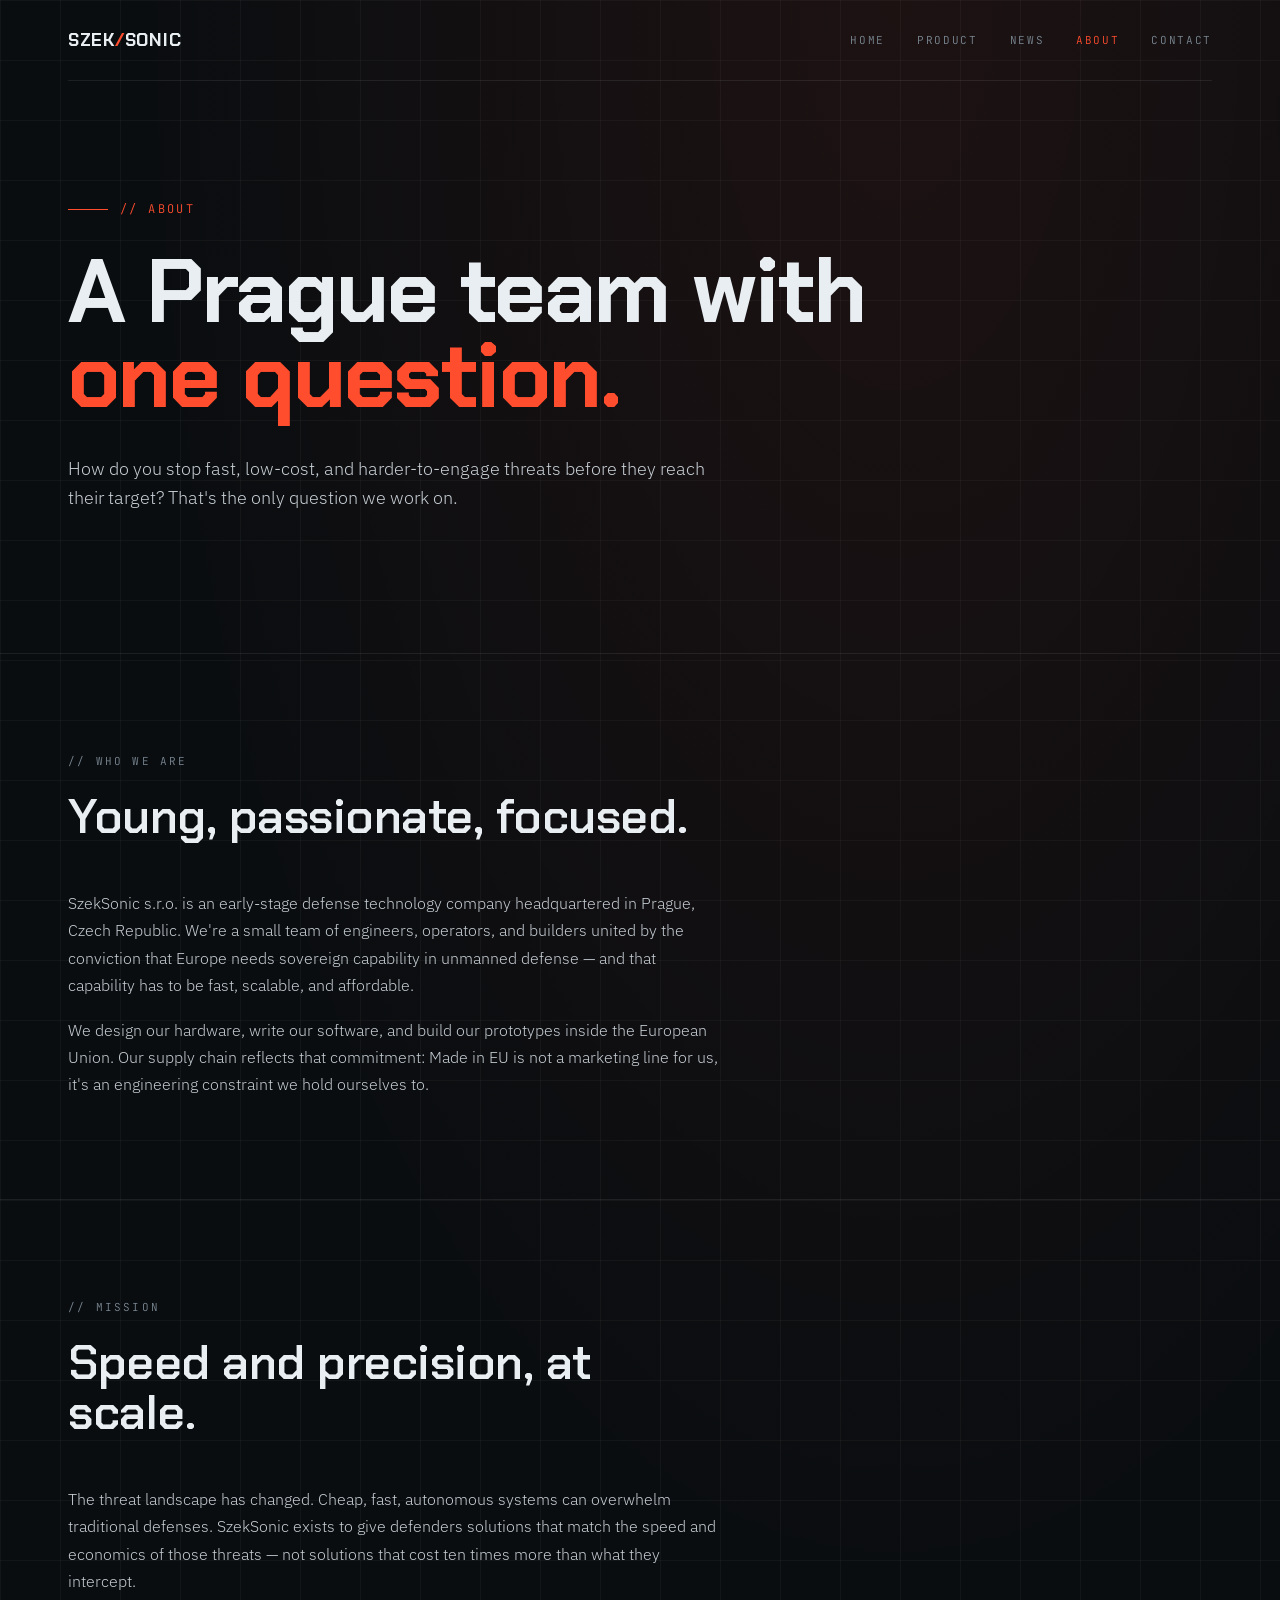
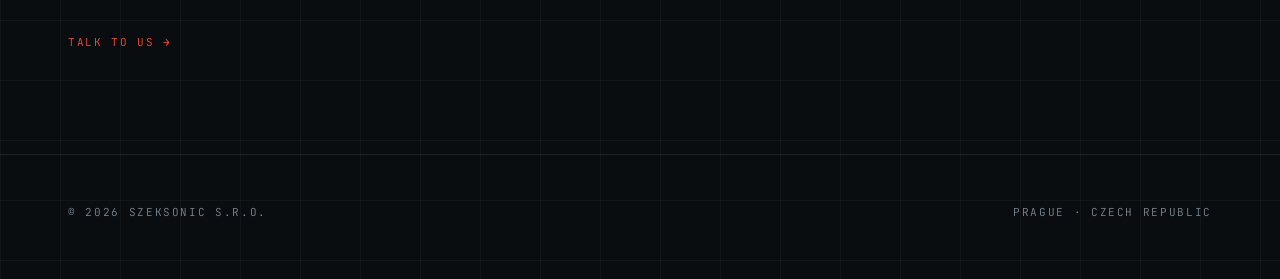
==== about.html @ b2e7ba6b "Add files via upload" ====
<!doctype html>
<html lang="en">
<head>
<meta charset="utf-8">
<meta name="viewport" content="width=device-width,initial-scale=1">
<title>About — SzekSonic</title>
<meta name="description" content="SzekSonic s.r.o. — a young defense-tech team from Prague building the next generation of unmanned counter-threat systems.">
<link rel="preconnect" href="https://fonts.googleapis.com">
<link rel="preconnect" href="https://fonts.gstatic.com" crossorigin>
<link href="https://fonts.googleapis.com/css2?family=Chakra+Petch:wght@400;600;700&family=IBM+Plex+Sans:wght@300;400;500&family=JetBrains+Mono:wght@400;500&display=swap" rel="stylesheet">
<link rel="stylesheet" href="style.css">
</head>
<body>

<div class="wrap">
  <nav>
    <a href="index.html" class="brand">SZEK<span>/</span>SONIC</a>
    <div class="menu">
      <a href="index.html">Home</a>
      <a href="product.html">Product</a>
      <a href="news.html">News</a>
      <a href="about.html" class="active">About</a>
      <a href="contact.html">Contact</a>
    </div>
  </nav>

  <header class="hero">
    <div class="kicker reveal">// About</div>
    <h1 class="reveal d1">A Prague team with <em>one question.</em></h1>
    <p class="lede reveal d2">How do you stop fast, low-cost, and harder-to-engage threats before they reach their target? That's the only question we work on.</p>
  </header>
</div>

<section>
  <div class="wrap">
    <div class="eyebrow">// Who we are</div>
    <h2>Young, passionate, focused.</h2>
    <p>SzekSonic s.r.o. is an early-stage defense technology company headquartered in Prague, Czech Republic. We're a small team of engineers, operators, and builders united by the conviction that Europe needs sovereign capability in unmanned defense — and that capability has to be fast, scalable, and affordable.</p>
    <p>We design our hardware, write our software, and build our prototypes inside the European Union. Our supply chain reflects that commitment: Made in EU is not a marketing line for us, it's an engineering constraint we hold ourselves to.</p>
  </div>
</section>

<section>
  <div class="wrap">
    <div class="eyebrow">// Mission</div>
    <h2>Speed and precision, at scale.</h2>
    <p>The threat landscape has changed. Cheap, fast, autonomous systems can overwhelm traditional defenses. SzekSonic exists to give defenders solutions that match the speed and economics of those threats — not solutions that cost ten times more than what they intercept.</p>
    <p style="margin-top:32px"><a href="contact.html" style="font-family:'JetBrains Mono',monospace;font-size:11px;color:var(--accent);text-transform:uppercase;letter-spacing:.15em">Talk to us →</a></p>
  </div>
</section>

<footer>
  <div class="wrap row">
    <div>© <span id="y"></span> SzekSonic s.r.o.</div>
    <div>Prague · Czech Republic</div>
  </div>
</footer>
<script>document.getElementById('y').textContent=new Date().getFullYear();</script>
</body>
</html>
---- style.css ----
:root{
  --bg:#0a0d10; --bg-2:#11161b; --ink:#e8eef2; --muted:#7a8893;
  --accent:#ff4d2e; --line:rgba(255,255,255,.08); --grid:rgba(255,255,255,.035);
}
*{box-sizing:border-box;margin:0;padding:0}
html,body{background:var(--bg);color:var(--ink);font-family:'IBM Plex Sans',sans-serif;font-weight:300;-webkit-font-smoothing:antialiased;overflow-x:hidden}
body{
  background-image:
    linear-gradient(var(--grid) 1px,transparent 1px),
    linear-gradient(90deg,var(--grid) 1px,transparent 1px),
    radial-gradient(ellipse at 70% 0%,rgba(255,77,46,.08),transparent 60%);
  background-size:60px 60px,60px 60px,100% 100%;
}
a{color:inherit;text-decoration:none}
.wrap{max-width:1200px;margin:0 auto;padding:0 28px}

/* nav */
nav{display:flex;justify-content:space-between;align-items:center;padding:28px 0;border-bottom:1px solid var(--line);flex-wrap:wrap;gap:16px}
.brand{font-family:'Chakra Petch',sans-serif;font-weight:700;letter-spacing:.04em;font-size:18px}
.brand span{color:var(--accent)}
.menu{display:flex;gap:32px;font-family:'JetBrains Mono',monospace;font-size:11px;text-transform:uppercase;letter-spacing:.15em;color:var(--muted)}
.menu a{transition:color .2s}
.menu a:hover,.menu a.active{color:var(--accent)}

/* text hero (about/news) */
header.hero{padding:120px 0 140px;position:relative}
.kicker{font-family:'JetBrains Mono',monospace;font-size:12px;color:var(--accent);text-transform:uppercase;letter-spacing:.2em;margin-bottom:32px;display:flex;align-items:center;gap:12px}
.kicker::before{content:"";width:40px;height:1px;background:var(--accent)}
h1{font-family:'Chakra Petch',sans-serif;font-weight:700;font-size:clamp(40px,7vw,92px);line-height:.95;letter-spacing:-.02em;max-width:14ch}
h1 em{font-style:normal;color:var(--accent)}
.lede{margin-top:36px;max-width:58ch;font-size:18px;line-height:1.6;color:#c5cdd3}

/* image hero */
.hero-image{position:relative;height:92vh;min-height:560px;width:100%;overflow:hidden;border-bottom:1px solid var(--line)}
.hero-image .bg{position:absolute;inset:0;background-size:cover;background-position:center;filter:contrast(1.05) brightness(.95)}
.hero-image::after{content:"";position:absolute;inset:0;background:linear-gradient(180deg,rgba(10,13,16,.55) 0%,rgba(10,13,16,.15) 35%,rgba(10,13,16,.9) 100%),linear-gradient(90deg,rgba(10,13,16,.55) 0%,rgba(10,13,16,0) 55%);pointer-events:none}
.hero-image .content{position:relative;z-index:2;height:100%;display:flex;flex-direction:column;justify-content:flex-end;padding-bottom:90px}
.hero-image .content .wrap{width:100%}
.hero-image h1{color:#fff;text-shadow:0 2px 30px rgba(0,0,0,.35)}
.hero-image .lede{color:#e8eef2}

/* sections */
section{padding:100px 0;border-top:1px solid var(--line)}
.eyebrow{font-family:'JetBrains Mono',monospace;font-size:11px;color:var(--muted);text-transform:uppercase;letter-spacing:.2em;margin-bottom:24px}
h2{font-family:'Chakra Petch',sans-serif;font-weight:600;font-size:clamp(28px,4vw,48px);letter-spacing:-.01em;max-width:20ch;margin-bottom:48px;line-height:1.05}
h3{font-family:'Chakra Petch',sans-serif;font-weight:600;font-size:22px;margin:24px 0 12px;letter-spacing:.01em}
p{font-size:16px;line-height:1.7;color:#c5cdd3;max-width:65ch}
p+p{margin-top:18px}

.grid3{display:grid;grid-template-columns:repeat(3,1fr);gap:1px;background:var(--line);border:1px solid var(--line)}
.cell{background:var(--bg);padding:40px 32px;min-height:240px;display:flex;flex-direction:column;justify-content:space-between}
.cell .num{font-family:'JetBrains Mono',monospace;font-size:11px;color:var(--accent)}
.cell p{font-size:14px;color:var(--muted)}
@media(max-width:780px){.grid3{grid-template-columns:1fr}}

/* === SCROLL SEQUENCE === */
.sequence{position:relative;height:600vh;border-top:1px solid var(--line);border-bottom:1px solid var(--line)}
.seq-stage{position:sticky;top:0;height:100vh;display:grid;grid-template-columns:1fr 1fr;align-items:center;overflow:hidden;background:var(--bg)}
.seq-stage::before{content:"";position:absolute;inset:0;background:radial-gradient(ellipse at 70% 50%,rgba(255,77,46,.06),transparent 60%);pointer-events:none}
.seq-frames{position:relative;height:100%;width:100%}
.seq-frames img{position:absolute;top:50%;left:50%;transform:translate(-50%,-50%);max-width:95%;max-height:80%;opacity:0;transition:opacity .35s ease;filter:drop-shadow(0 30px 60px rgba(0,0,0,.6))}
.seq-frames img.active{opacity:1}
.seq-text{position:relative;z-index:2;padding:0 60px;max-width:520px}
.seq-text .step{font-family:'JetBrains Mono',monospace;font-size:11px;color:var(--accent);text-transform:uppercase;letter-spacing:.2em;margin-bottom:20px;display:flex;align-items:center;gap:12px}
.seq-text .step::before{content:"";width:30px;height:1px;background:var(--accent)}
.seq-text h3{font-family:'Chakra Petch',sans-serif;font-weight:600;font-size:clamp(28px,3.5vw,42px);line-height:1.05;letter-spacing:-.01em;margin:0 0 20px;color:var(--ink);min-height:90px}
.seq-text p{font-size:15px;line-height:1.6;color:#c5cdd3;min-height:120px;margin:0;max-width:none}
.seq-progress{position:absolute;left:60px;bottom:40px;display:flex;gap:6px;z-index:3}
.seq-progress span{width:24px;height:2px;background:rgba(255,255,255,.15);transition:background .25s}
.seq-progress span.on{background:var(--accent)}
.seq-hint{position:absolute;right:40px;bottom:40px;font-family:'JetBrains Mono',monospace;font-size:10px;color:var(--muted);text-transform:uppercase;letter-spacing:.2em;z-index:3}
@media(max-width:780px){
  .sequence{height:auto}
  .seq-stage{position:relative;height:auto;grid-template-columns:1fr;padding:40px 0}
  .seq-frames{height:50vh;min-height:300px}
  .seq-text{padding:30px 28px 0;max-width:none}
  .seq-text h3,.seq-text p{min-height:0}
  .seq-progress,.seq-hint{position:relative;left:auto;right:auto;bottom:auto;margin:30px 28px 0}
}

/* news list */
.posts{border-top:1px solid var(--line)}
.post-row{display:grid;grid-template-columns:160px 1fr auto;gap:32px;align-items:baseline;padding:32px 0;border-bottom:1px solid var(--line);transition:padding-left .2s}
.post-row:hover{padding-left:12px}
.post-row .date{font-family:'JetBrains Mono',monospace;font-size:11px;color:var(--muted);text-transform:uppercase;letter-spacing:.15em}
.post-row .ttl{font-family:'Chakra Petch',sans-serif;font-weight:600;font-size:22px}
.post-row .arrow{color:var(--accent);font-family:'JetBrains Mono',monospace}
@media(max-width:780px){.post-row{grid-template-columns:1fr;gap:8px}.post-row .arrow{display:none}}

/* article */
article.post{padding:80px 0 120px;max-width:760px;margin:0 auto}
article.post .date{font-family:'JetBrains Mono',monospace;font-size:11px;color:var(--accent);text-transform:uppercase;letter-spacing:.2em;margin-bottom:24px}
article.post h1{font-size:clamp(32px,5vw,56px);max-width:none;margin-bottom:40px}
article.post p{margin-bottom:20px;font-size:17px}
.back{display:inline-block;margin-top:60px;font-family:'JetBrains Mono',monospace;font-size:11px;color:var(--muted);text-transform:uppercase;letter-spacing:.15em}
.back:hover{color:var(--accent)}

/* contact */
.contact{display:grid;grid-template-columns:1fr 1fr;gap:60px;align-items:start}
@media(max-width:780px){.contact{grid-template-columns:1fr}}
.email{display:block;font-family:'Chakra Petch',sans-serif;font-size:clamp(20px,2.4vw,28px);padding:20px 0;border-bottom:1px solid var(--line);transition:color .2s,padding-left .2s}
.email:hover{color:var(--accent);padding-left:12px}
.email small{display:block;font-family:'JetBrains Mono',monospace;font-size:10px;color:var(--muted);text-transform:uppercase;letter-spacing:.15em;margin-bottom:6px}

footer{padding:50px 0 60px;border-top:1px solid var(--line);font-family:'JetBrains Mono',monospace;font-size:11px;color:var(--muted);text-transform:uppercase;letter-spacing:.15em}
footer .row{display:flex;justify-content:space-between;flex-wrap:wrap;gap:16px}

/* reveal */
.reveal{opacity:0;transform:translateY(20px);animation:up .9s ease forwards}
.reveal.d1{animation-delay:.1s}.reveal.d2{animation-delay:.25s}.reveal.d3{animation-delay:.4s}
@keyframes up{to{opacity:1;transform:none}}
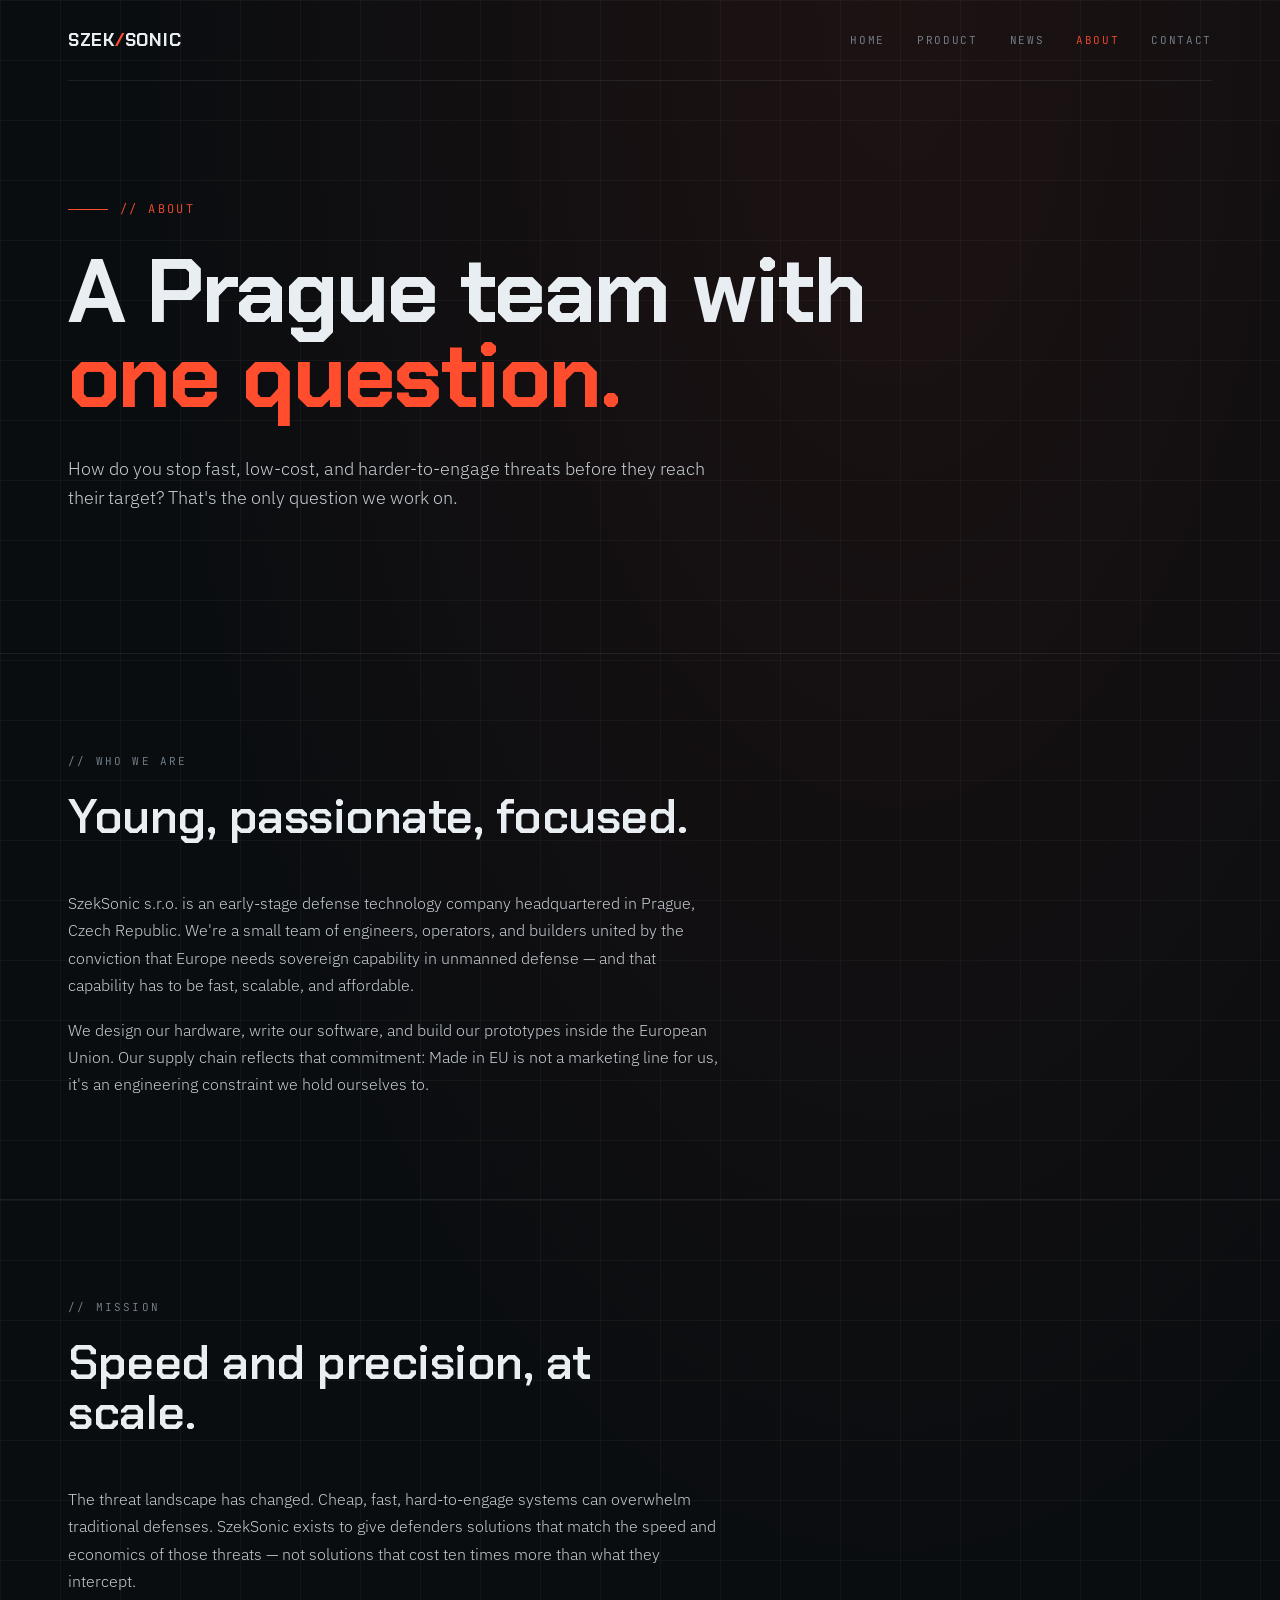
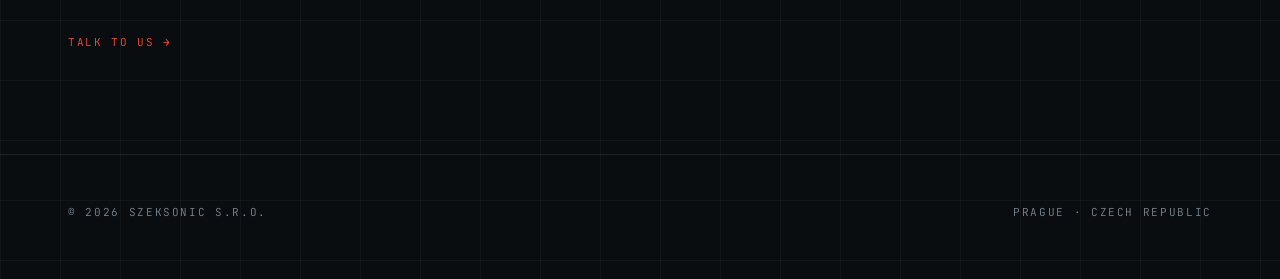
==== commit c5b770b0: "update - new graphics + no full pictures" ====
--- a/about.html
+++ b/about.html
@@ -8,6 +8,7 @@
 <link rel="preconnect" href="https://fonts.googleapis.com">
 <link rel="preconnect" href="https://fonts.gstatic.com" crossorigin>
 <link href="https://fonts.googleapis.com/css2?family=Chakra+Petch:wght@400;600;700&family=IBM+Plex+Sans:wght@300;400;500&family=JetBrains+Mono:wght@400;500&display=swap" rel="stylesheet">
+<link rel="icon" href="favicon.svg" type="image/svg+xml">
 <link rel="stylesheet" href="style.css">
 </head>
 <body>
@@ -44,7 +45,7 @@
   <div class="wrap">
     <div class="eyebrow">// Mission</div>
     <h2>Speed and precision, at scale.</h2>
-    <p>The threat landscape has changed. Cheap, fast, autonomous systems can overwhelm traditional defenses. SzekSonic exists to give defenders solutions that match the speed and economics of those threats — not solutions that cost ten times more than what they intercept.</p>
+    <p>The threat landscape has changed. Cheap, fast, hard-to-engage systems can overwhelm traditional defenses. SzekSonic exists to give defenders solutions that match the speed and economics of those threats — not solutions that cost ten times more than what they intercept.</p>
     <p style="margin-top:32px"><a href="contact.html" style="font-family:'JetBrains Mono',monospace;font-size:11px;color:var(--accent);text-transform:uppercase;letter-spacing:.15em">Talk to us →</a></p>
   </div>
 </section>
--- a/style.css
+++ b/style.css
@@ -31,10 +31,10 @@
 .lede{margin-top:36px;max-width:58ch;font-size:18px;line-height:1.6;color:#c5cdd3}
 
 /* image hero */
-.hero-image{position:relative;height:92vh;min-height:560px;width:100%;overflow:hidden;border-bottom:1px solid var(--line)}
+.hero-image{position:relative;height:68vh;min-height:500px;width:100%;overflow:hidden;border-bottom:1px solid var(--line)}
 .hero-image .bg{position:absolute;inset:0;background-size:cover;background-position:center;filter:contrast(1.05) brightness(.95)}
 .hero-image::after{content:"";position:absolute;inset:0;background:linear-gradient(180deg,rgba(10,13,16,.55) 0%,rgba(10,13,16,.15) 35%,rgba(10,13,16,.9) 100%),linear-gradient(90deg,rgba(10,13,16,.55) 0%,rgba(10,13,16,0) 55%);pointer-events:none}
-.hero-image .content{position:relative;z-index:2;height:100%;display:flex;flex-direction:column;justify-content:flex-end;padding-bottom:90px}
+.hero-image .content{position:relative;z-index:2;height:100%;display:flex;flex-direction:column;justify-content:space-between;padding-bottom:72px}
 .hero-image .content .wrap{width:100%}
 .hero-image h1{color:#fff;text-shadow:0 2px 30px rgba(0,0,0,.35)}
 .hero-image .lede{color:#e8eef2}
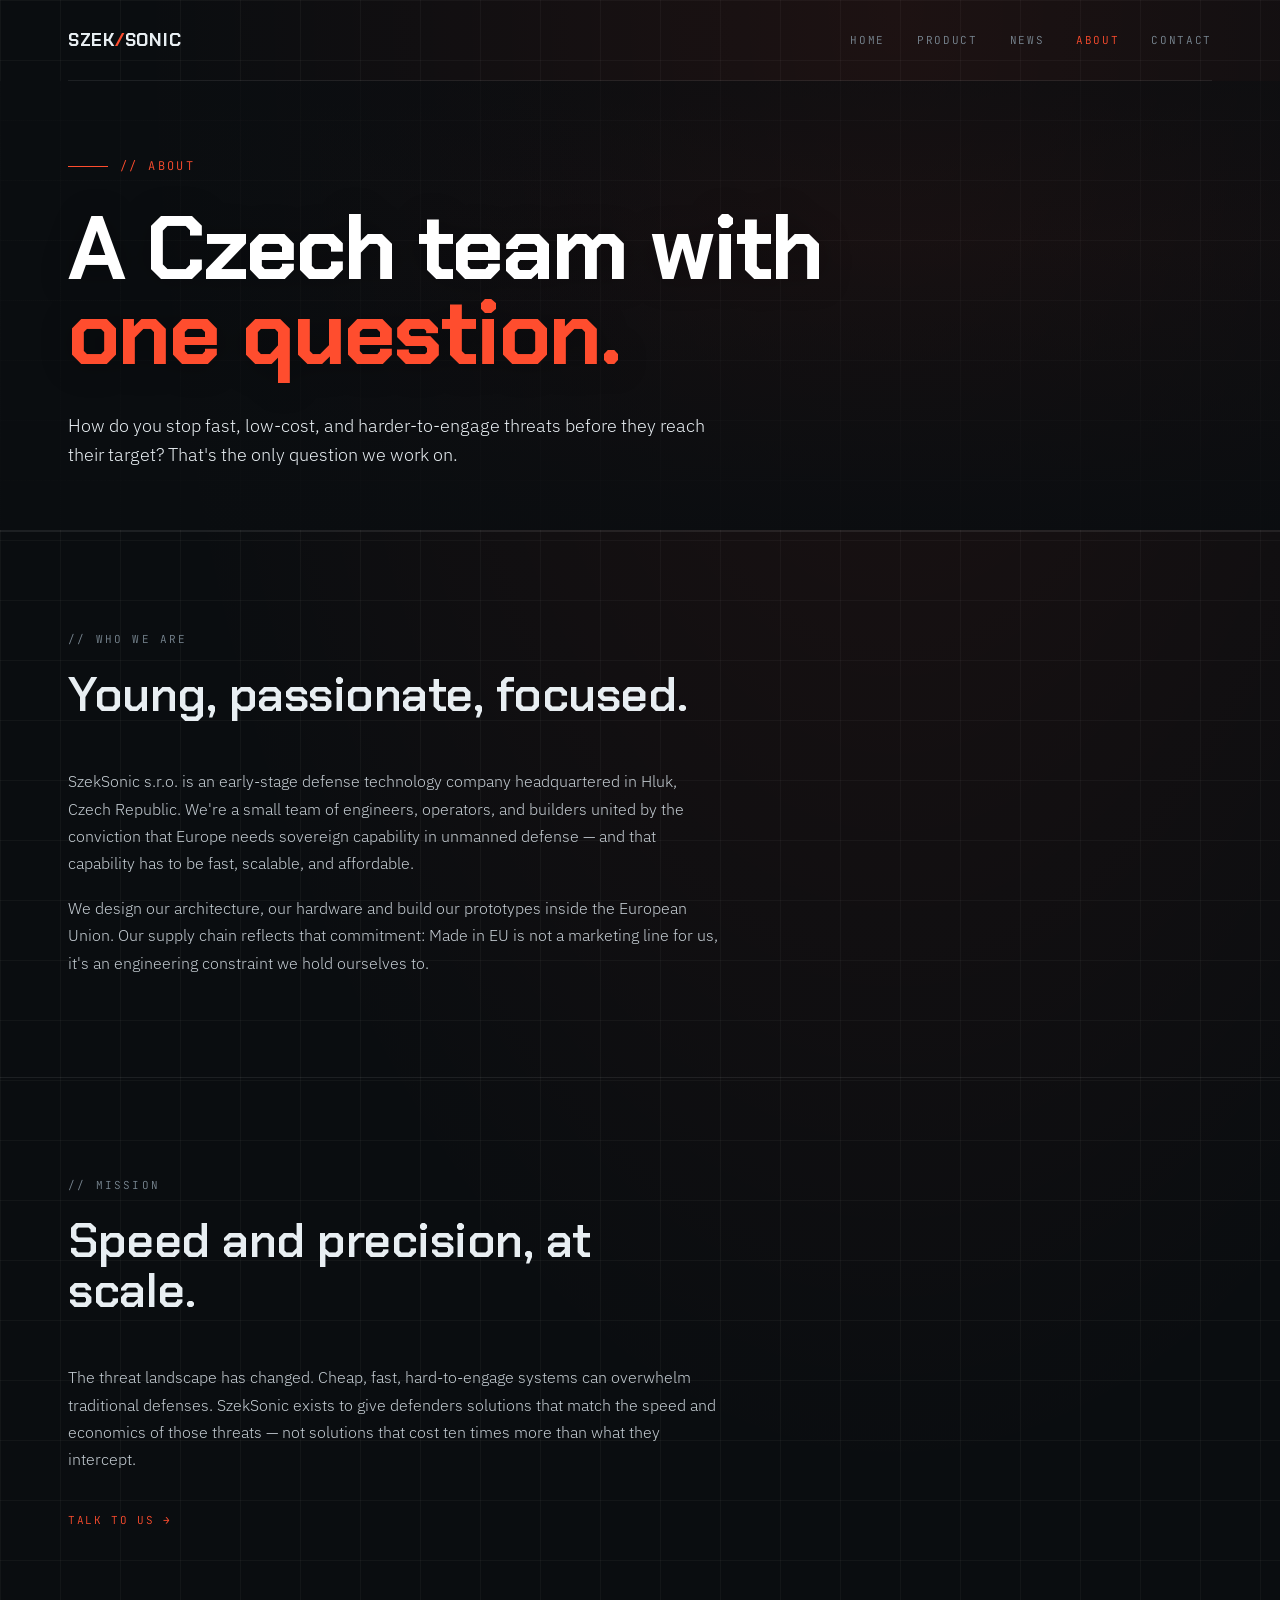
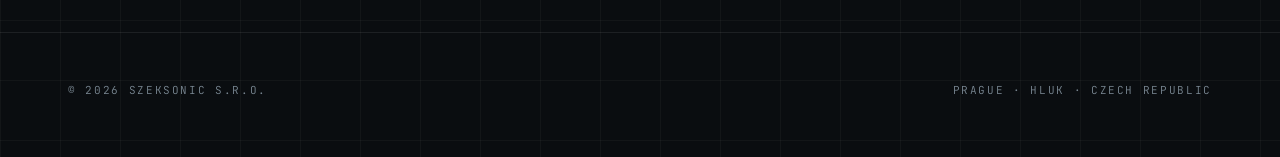
==== commit 6f424447: "final iteration for now - pages have the same heading, proof readed for halucination etc." ====
--- a/about.html
+++ b/about.html
@@ -24,20 +24,25 @@
       <a href="contact.html">Contact</a>
     </div>
   </nav>
+</div>
 
-  <header class="hero">
-    <div class="kicker reveal">// About</div>
-    <h1 class="reveal d1">A Prague team with <em>one question.</em></h1>
-    <p class="lede reveal d2">How do you stop fast, low-cost, and harder-to-engage threats before they reach their target? That's the only question we work on.</p>
-  </header>
+<div class="hero-image">
+  <div class="bg" style="background-image:url('img/frame-01.webp');background-size:320%;background-position:64% 20%;filter:contrast(1.12) brightness(.28) grayscale(.2)"></div>
+  <div class="content">
+    <div class="wrap">
+      <div class="kicker reveal">// About</div>
+      <h1 class="reveal d1">A Czech team with <em>one question.</em></h1>
+      <p class="lede reveal d2">How do you stop fast, low-cost, and harder-to-engage threats before they reach their target? That's the only question we work on.</p>
+    </div>
+  </div>
 </div>
 
 <section>
   <div class="wrap">
     <div class="eyebrow">// Who we are</div>
     <h2>Young, passionate, focused.</h2>
-    <p>SzekSonic s.r.o. is an early-stage defense technology company headquartered in Prague, Czech Republic. We're a small team of engineers, operators, and builders united by the conviction that Europe needs sovereign capability in unmanned defense — and that capability has to be fast, scalable, and affordable.</p>
-    <p>We design our hardware, write our software, and build our prototypes inside the European Union. Our supply chain reflects that commitment: Made in EU is not a marketing line for us, it's an engineering constraint we hold ourselves to.</p>
+    <p>SzekSonic s.r.o. is an early-stage defense technology company headquartered in Hluk, Czech Republic. We're a small team of engineers, operators, and builders united by the conviction that Europe needs sovereign capability in unmanned defense — and that capability has to be fast, scalable, and affordable.</p>
+    <p>We design our architecture, our hardware and build our prototypes inside the European Union. Our supply chain reflects that commitment: Made in EU is not a marketing line for us, it's an engineering constraint we hold ourselves to.</p>
   </div>
 </section>
 
@@ -53,7 +58,7 @@
 <footer>
   <div class="wrap row">
     <div>© <span id="y"></span> SzekSonic s.r.o.</div>
-    <div>Prague · Czech Republic</div>
+    <div>Prague · Hluk · Czech Republic</div>
   </div>
 </footer>
 <script>document.getElementById('y').textContent=new Date().getFullYear();</script>
--- a/style.css
+++ b/style.css
@@ -22,8 +22,6 @@
 .menu a{transition:color .2s}
 .menu a:hover,.menu a.active{color:var(--accent)}
 
-/* text hero (about/news) */
-header.hero{padding:120px 0 140px;position:relative}
 .kicker{font-family:'JetBrains Mono',monospace;font-size:12px;color:var(--accent);text-transform:uppercase;letter-spacing:.2em;margin-bottom:32px;display:flex;align-items:center;gap:12px}
 .kicker::before{content:"";width:40px;height:1px;background:var(--accent)}
 h1{font-family:'Chakra Petch',sans-serif;font-weight:700;font-size:clamp(40px,7vw,92px);line-height:.95;letter-spacing:-.02em;max-width:14ch}
@@ -31,10 +29,10 @@
 .lede{margin-top:36px;max-width:58ch;font-size:18px;line-height:1.6;color:#c5cdd3}
 
 /* image hero */
-.hero-image{position:relative;height:68vh;min-height:500px;width:100%;overflow:hidden;border-bottom:1px solid var(--line)}
+.hero-image{position:relative;height:50vh;min-height:400px;width:100%;overflow:hidden;border-bottom:1px solid var(--line)}
 .hero-image .bg{position:absolute;inset:0;background-size:cover;background-position:center;filter:contrast(1.05) brightness(.95)}
 .hero-image::after{content:"";position:absolute;inset:0;background:linear-gradient(180deg,rgba(10,13,16,.55) 0%,rgba(10,13,16,.15) 35%,rgba(10,13,16,.9) 100%),linear-gradient(90deg,rgba(10,13,16,.55) 0%,rgba(10,13,16,0) 55%);pointer-events:none}
-.hero-image .content{position:relative;z-index:2;height:100%;display:flex;flex-direction:column;justify-content:space-between;padding-bottom:72px}
+.hero-image .content{position:relative;z-index:2;height:100%;display:flex;flex-direction:column;justify-content:flex-end;padding-bottom:60px}
 .hero-image .content .wrap{width:100%}
 .hero-image h1{color:#fff;text-shadow:0 2px 30px rgba(0,0,0,.35)}
 .hero-image .lede{color:#e8eef2}
